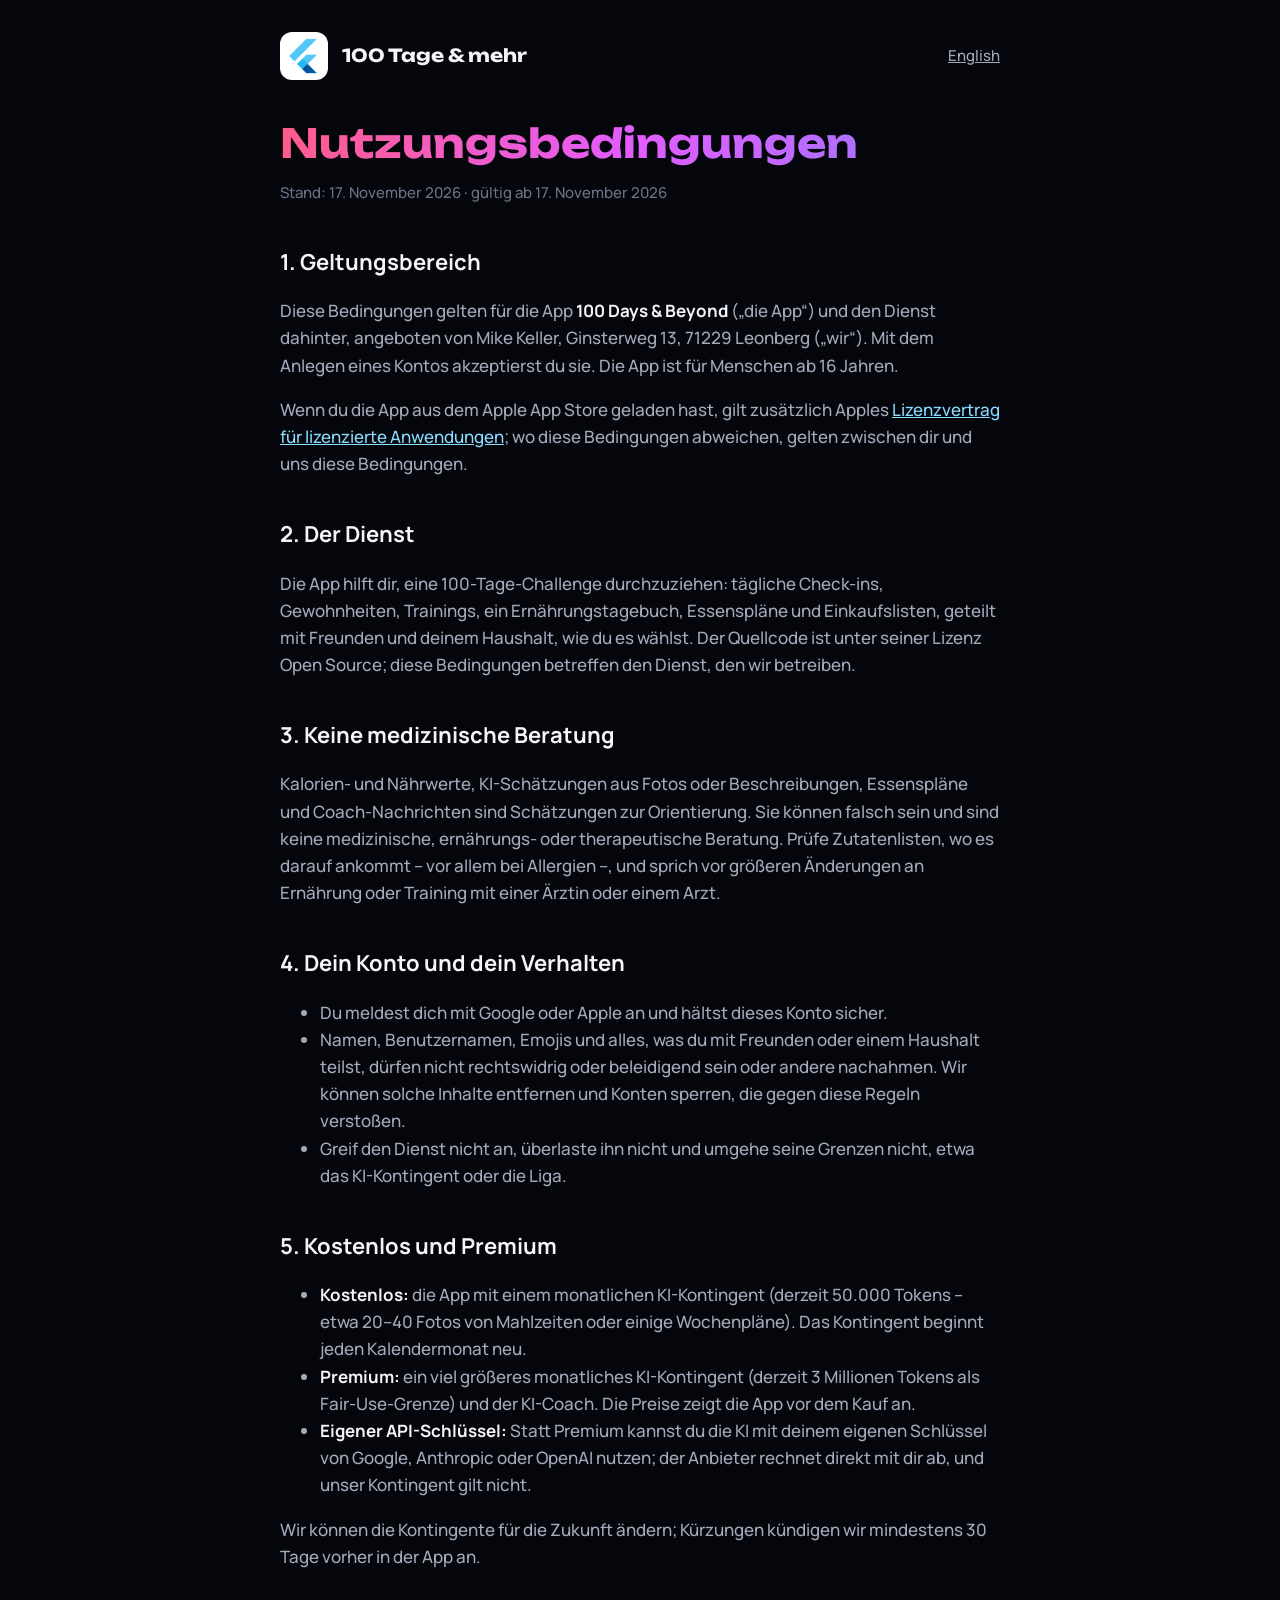
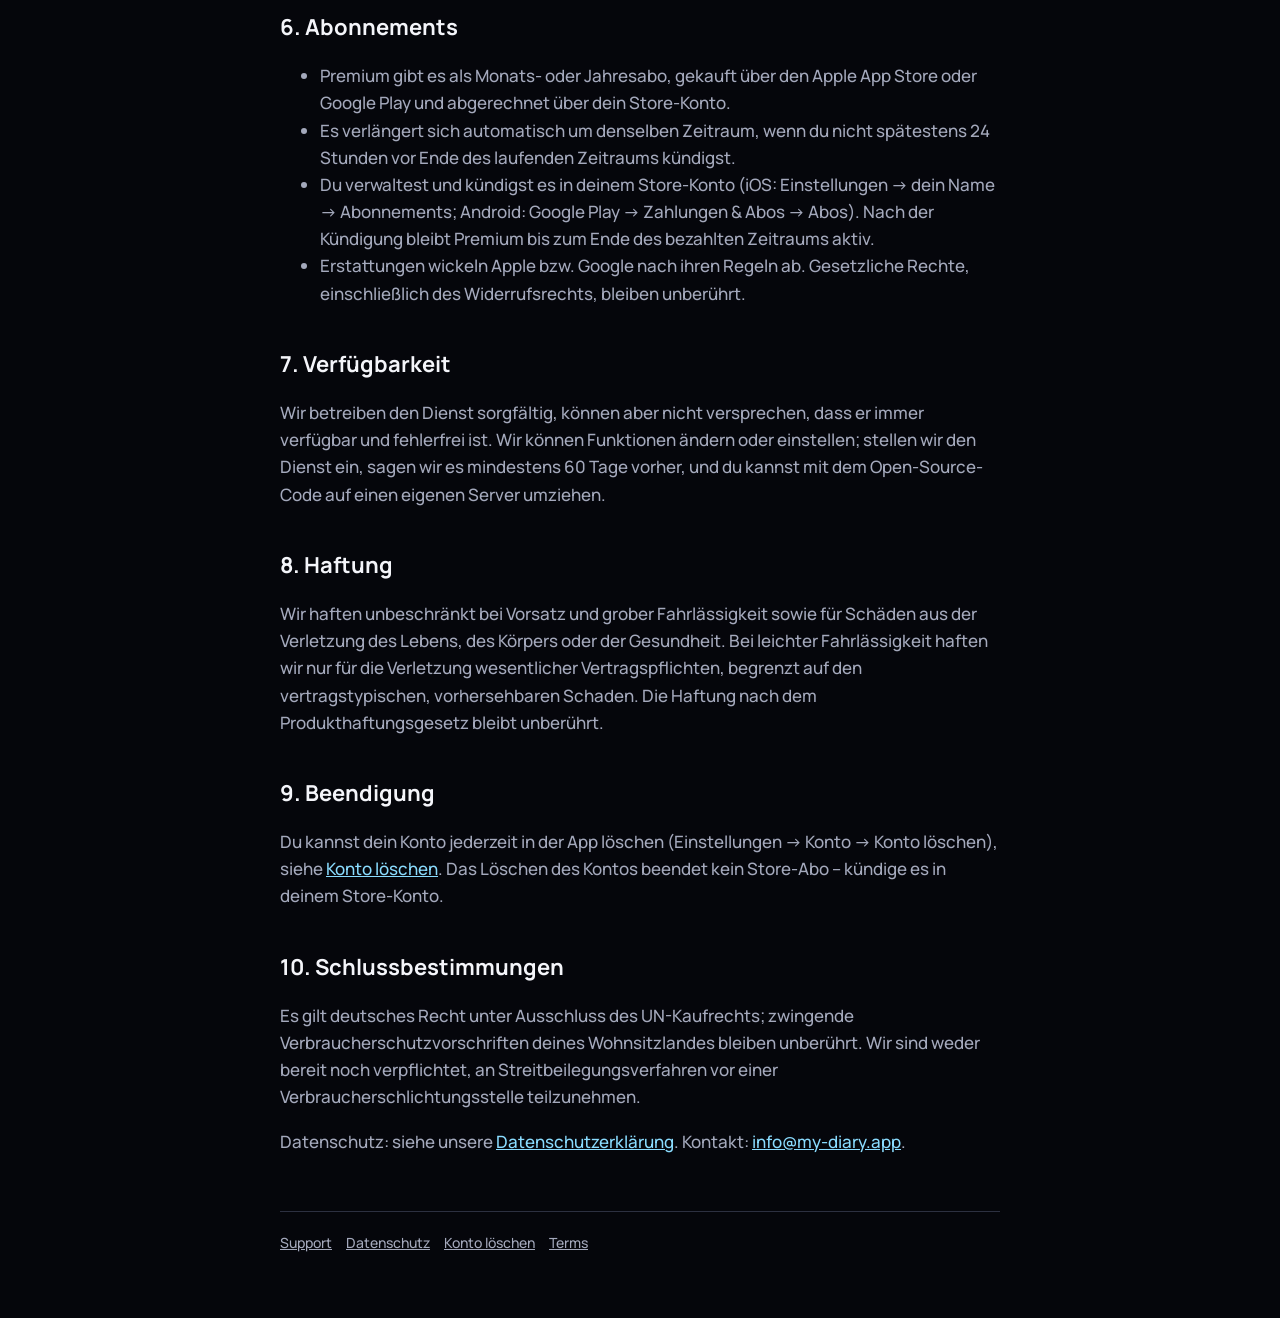
==== site/agb.html @ f3c51be0 "Website for the stores; empty households go with their last member The stores and Google's sign-in s" ====
<!doctype html>
<html lang="de">
<head>
<meta charset="utf-8">
<meta name="viewport" content="width=device-width, initial-scale=1">
<title>Nutzungsbedingungen – 100 Tage &amp; mehr</title>
<meta name="description" content="Die Bedingungen für die Nutzung von 100 Days &amp; Beyond und das Premium-Abo.">
<link rel="stylesheet" href="style.css">
<link rel="icon" href="img/icon-256.png">
<link rel="apple-touch-icon" href="img/apple-touch-icon.png">
<link rel="alternate" hreflang="en" href="terms.html">
</head>
<body>
<div class="wrap">
<header class="top">
  <img src="img/icon-256.png" alt="">
  <a class="brand" href="./">100 Tage &amp; mehr</a>
  <nav><a href="terms.html">English</a></nav>
</header>

<h1>Nutzungsbedingungen</h1>
<p class="meta">Stand: 17. November 2026 · gültig ab 17. November 2026</p>

<h2>1. Geltungsbereich</h2>
<p>Diese Bedingungen gelten für die App <strong>100 Days &amp; Beyond</strong> („die App“) und den Dienst dahinter, angeboten von Mike Keller, Ginsterweg 13, 71229 Leonberg („wir“). Mit dem Anlegen eines Kontos akzeptierst du sie. Die App ist für Menschen ab 16 Jahren.</p>
<p>Wenn du die App aus dem Apple App Store geladen hast, gilt zusätzlich Apples <a href="https://www.apple.com/legal/internet-services/itunes/dev/stdeula/">Lizenzvertrag für lizenzierte Anwendungen</a>; wo diese Bedingungen abweichen, gelten zwischen dir und uns diese Bedingungen.</p>

<h2>2. Der Dienst</h2>
<p>Die App hilft dir, eine 100-Tage-Challenge durchzuziehen: tägliche Check-ins, Gewohnheiten, Trainings, ein Ernährungstagebuch, Essenspläne und Einkaufslisten, geteilt mit Freunden und deinem Haushalt, wie du es wählst. Der Quellcode ist unter seiner Lizenz Open Source; diese Bedingungen betreffen den Dienst, den wir betreiben.</p>

<h2>3. Keine medizinische Beratung</h2>
<p>Kalorien- und Nährwerte, KI-Schätzungen aus Fotos oder Beschreibungen, Essenspläne und Coach-Nachrichten sind Schätzungen zur Orientierung. Sie können falsch sein und sind keine medizinische, ernährungs- oder therapeutische Beratung. Prüfe Zutatenlisten, wo es darauf ankommt – vor allem bei Allergien –, und sprich vor größeren Änderungen an Ernährung oder Training mit einer Ärztin oder einem Arzt.</p>

<h2>4. Dein Konto und dein Verhalten</h2>
<ul>
  <li>Du meldest dich mit Google oder Apple an und hältst dieses Konto sicher.</li>
  <li>Namen, Benutzernamen, Emojis und alles, was du mit Freunden oder einem Haushalt teilst, dürfen nicht rechtswidrig oder beleidigend sein oder andere nachahmen. Wir können solche Inhalte entfernen und Konten sperren, die gegen diese Regeln verstoßen.</li>
  <li>Greif den Dienst nicht an, überlaste ihn nicht und umgehe seine Grenzen nicht, etwa das KI-Kontingent oder die Liga.</li>
</ul>

<h2>5. Kostenlos und Premium</h2>
<ul>
  <li><strong>Kostenlos:</strong> die App mit einem monatlichen KI-Kontingent (derzeit 50.000 Tokens – etwa 20–40 Fotos von Mahlzeiten oder einige Wochenpläne). Das Kontingent beginnt jeden Kalendermonat neu.</li>
  <li><strong>Premium:</strong> ein viel größeres monatliches KI-Kontingent (derzeit 3 Millionen Tokens als Fair-Use-Grenze) und der KI-Coach. Die Preise zeigt die App vor dem Kauf an.</li>
  <li><strong>Eigener API-Schlüssel:</strong> Statt Premium kannst du die KI mit deinem eigenen Schlüssel von Google, Anthropic oder OpenAI nutzen; der Anbieter rechnet direkt mit dir ab, und unser Kontingent gilt nicht.</li>
</ul>
<p>Wir können die Kontingente für die Zukunft ändern; Kürzungen kündigen wir mindestens 30 Tage vorher in der App an.</p>

<h2>6. Abonnements</h2>
<ul>
  <li>Premium gibt es als Monats- oder Jahresabo, gekauft über den Apple App Store oder Google Play und abgerechnet über dein Store-Konto.</li>
  <li>Es verlängert sich automatisch um denselben Zeitraum, wenn du nicht spätestens 24 Stunden vor Ende des laufenden Zeitraums kündigst.</li>
  <li>Du verwaltest und kündigst es in deinem Store-Konto (iOS: Einstellungen → dein Name → Abonnements; Android: Google Play → Zahlungen &amp; Abos → Abos). Nach der Kündigung bleibt Premium bis zum Ende des bezahlten Zeitraums aktiv.</li>
  <li>Erstattungen wickeln Apple bzw. Google nach ihren Regeln ab. Gesetzliche Rechte, einschließlich des Widerrufsrechts, bleiben unberührt.</li>
</ul>

<h2>7. Verfügbarkeit</h2>
<p>Wir betreiben den Dienst sorgfältig, können aber nicht versprechen, dass er immer verfügbar und fehlerfrei ist. Wir können Funktionen ändern oder einstellen; stellen wir den Dienst ein, sagen wir es mindestens 60 Tage vorher, und du kannst mit dem Open-Source-Code auf einen eigenen Server umziehen.</p>

<h2>8. Haftung</h2>
<p>Wir haften unbeschränkt bei Vorsatz und grober Fahrlässigkeit sowie für Schäden aus der Verletzung des Lebens, des Körpers oder der Gesundheit. Bei leichter Fahrlässigkeit haften wir nur für die Verletzung wesentlicher Vertragspflichten, begrenzt auf den vertragstypischen, vorhersehbaren Schaden. Die Haftung nach dem Produkthaftungsgesetz bleibt unberührt.</p>

<h2>9. Beendigung</h2>
<p>Du kannst dein Konto jederzeit in der App löschen (Einstellungen → Konto → Konto löschen), siehe <a href="delete-account.html">Konto löschen</a>. Das Löschen des Kontos beendet kein Store-Abo – kündige es in deinem Store-Konto.</p>

<h2>10. Schlussbestimmungen</h2>
<p>Es gilt deutsches Recht unter Ausschluss des UN-Kaufrechts; zwingende Verbraucherschutzvorschriften deines Wohnsitzlandes bleiben unberührt. Wir sind weder bereit noch verpflichtet, an Streitbeilegungsverfahren vor einer Verbraucherschlichtungsstelle teilzunehmen.</p>
<p>Datenschutz: siehe unsere <a href="datenschutz.html">Datenschutzerklärung</a>. Kontakt: <a href="mailto:info@my-diary.app">info@my-diary.app</a>.</p>

<footer>
  <a href="./">Support</a><a href="datenschutz.html">Datenschutz</a><a href="delete-account.html">Konto löschen</a><a href="terms.html">Terms</a>
</footer>
</div>
</body>
</html>
---- site/style.css ----
/* The website of 100 Days & Beyond: support, privacy, terms, account
   deletion. Static, no scripts, no cookies, no third-party requests —
   the fonts are served from here. */

@font-face {
  font-family: "Manrope";
  src: url("fonts/Manrope-Medium.ttf") format("truetype");
  font-weight: 500;
  font-display: swap;
}
@font-face {
  font-family: "Manrope";
  src: url("fonts/Manrope-Bold.ttf") format("truetype");
  font-weight: 700;
  font-display: swap;
}
@font-face {
  font-family: "Unbounded";
  src: url("fonts/Unbounded-Bold.ttf") format("truetype");
  font-weight: 700;
  font-display: swap;
}

:root {
  --ink: #05060b;
  --surface: #10121a;
  --outline: #2c3040;
  --text: #f4f5fa;
  --text-2: #a4a9bc;
  --text-3: #6c7186;
  --accent: #b4a7ff;
  --hot: #ff4d6d;
  --link: #8adcff;
  color-scheme: dark;
}

* { box-sizing: border-box; }

html { -webkit-text-size-adjust: 100%; }

body {
  margin: 0;
  background: var(--ink);
  color: var(--text);
  font: 500 17px/1.6 "Manrope", system-ui, -apple-system, "Segoe UI", sans-serif;
}

.wrap {
  max-width: 760px;
  margin: 0 auto;
  padding: 32px 20px 64px;
}

header.top {
  display: flex;
  align-items: center;
  gap: 14px;
  margin-bottom: 40px;
}
header.top img { width: 48px; height: 48px; border-radius: 12px; }
header.top a.brand {
  font: 700 18px/1.2 "Unbounded", "Manrope", sans-serif;
  color: var(--text);
  text-decoration: none;
}
header.top nav { margin-left: auto; font-size: 15px; }
header.top nav a { color: var(--text-2); margin-left: 14px; }

h1 {
  font: 700 clamp(28px, 6vw, 40px)/1.15 "Unbounded", "Manrope", sans-serif;
  margin: 0 0 12px;
  background: linear-gradient(90deg, #ff5c8a, #e25cff 50%, #8f7cff);
  -webkit-background-clip: text;
  background-clip: text;
  color: transparent;
}
h2 { font-size: 22px; margin: 40px 0 8px; }
h3 { font-size: 18px; margin: 28px 0 6px; color: var(--text); }
p, li { color: var(--text-2); }
strong { color: var(--text); }
a { color: var(--link); }
.meta { color: var(--text-3); font-size: 15px; }
.lead { font-size: 19px; color: var(--text); }

address {
  font-style: normal;
  background: var(--surface);
  border: 1px solid var(--outline);
  border-radius: 14px;
  padding: 16px 18px;
  color: var(--text);
}

table {
  width: 100%;
  border-collapse: collapse;
  margin: 12px 0;
  font-size: 15px;
}
th, td {
  text-align: left;
  vertical-align: top;
  padding: 10px 8px;
  border-bottom: 1px solid var(--outline);
  color: var(--text-2);
}
th { color: var(--text); font-weight: 700; }
.table-scroll { overflow-x: auto; }

.cards { display: grid; gap: 14px; grid-template-columns: repeat(auto-fit, minmax(220px, 1fr)); margin: 24px 0; }
.card {
  background: var(--surface);
  border: 1px solid var(--outline);
  border-radius: 16px;
  padding: 18px;
}
.card h3 { margin-top: 0; }
.card p { margin-bottom: 0; }

footer {
  margin-top: 56px;
  padding-top: 20px;
  border-top: 1px solid var(--outline);
  font-size: 14px;
  color: var(--text-3);
}
footer a { color: var(--text-2); margin-right: 14px; }
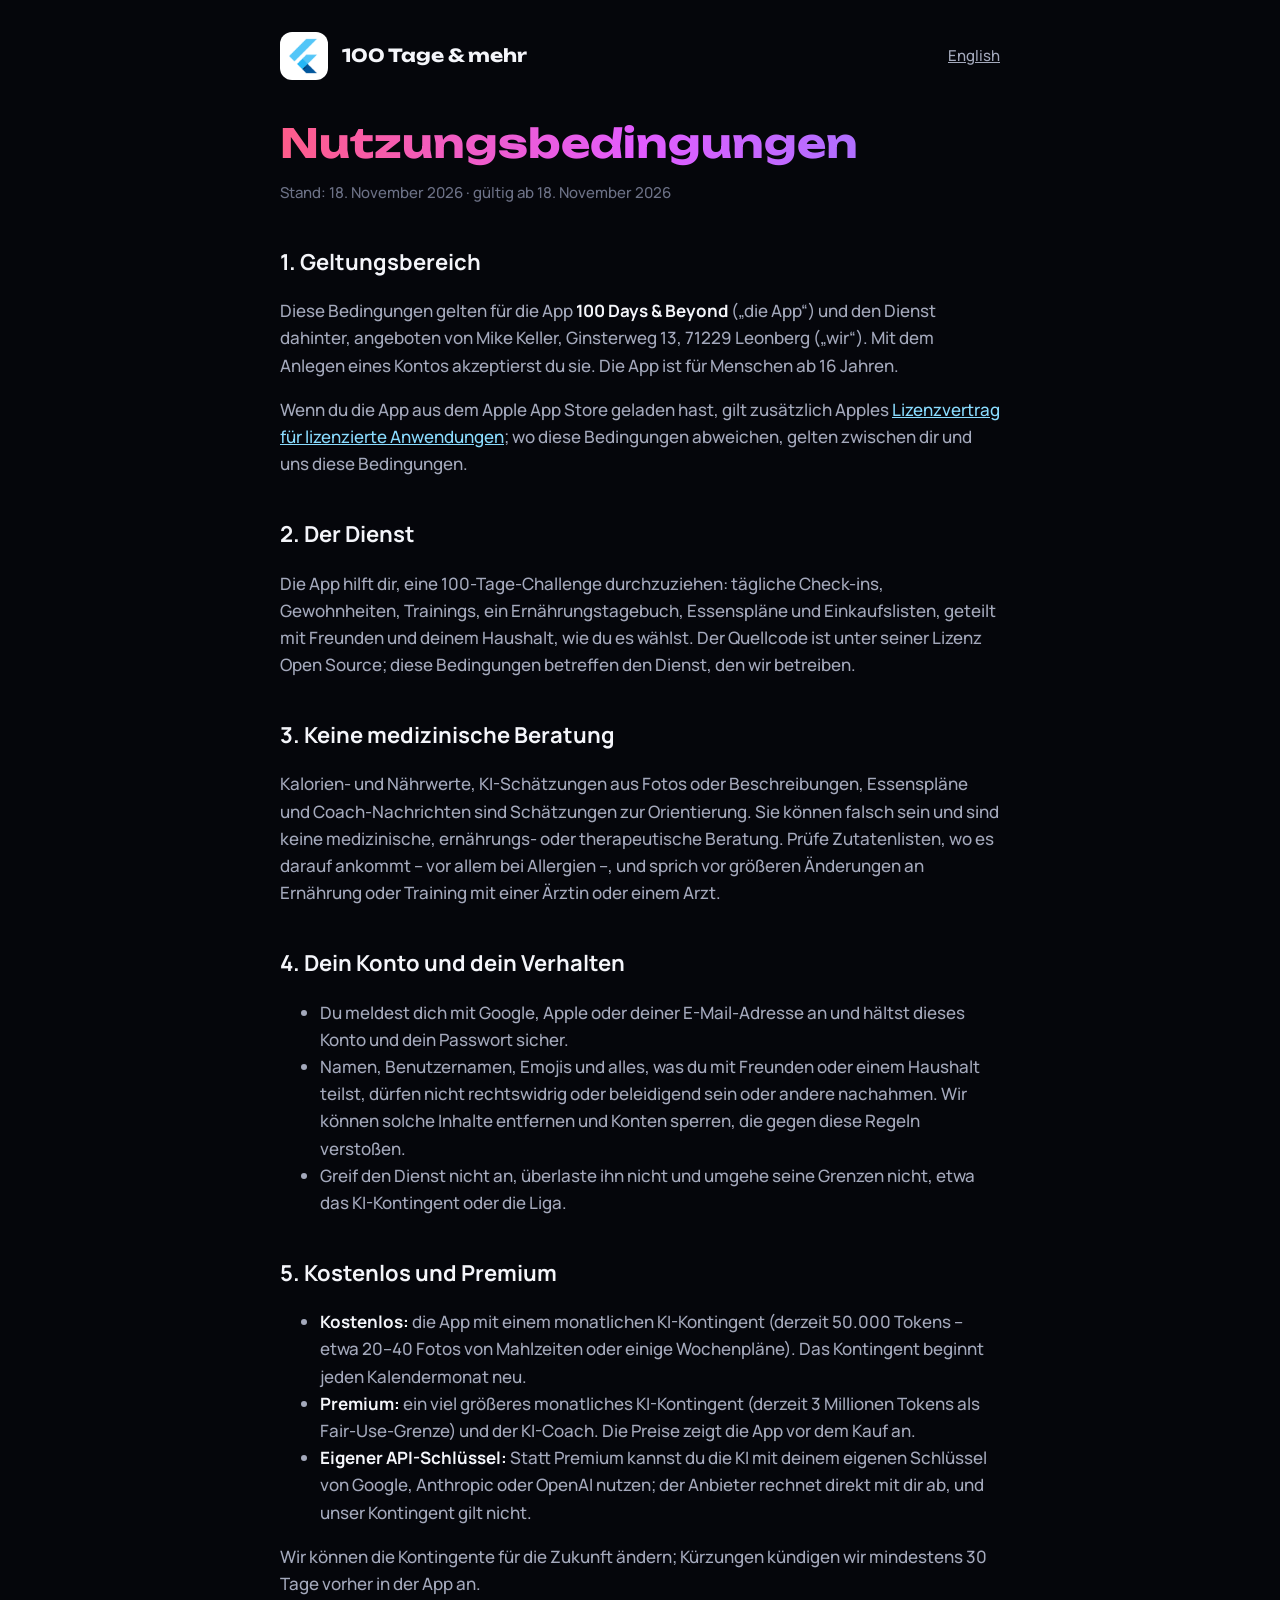
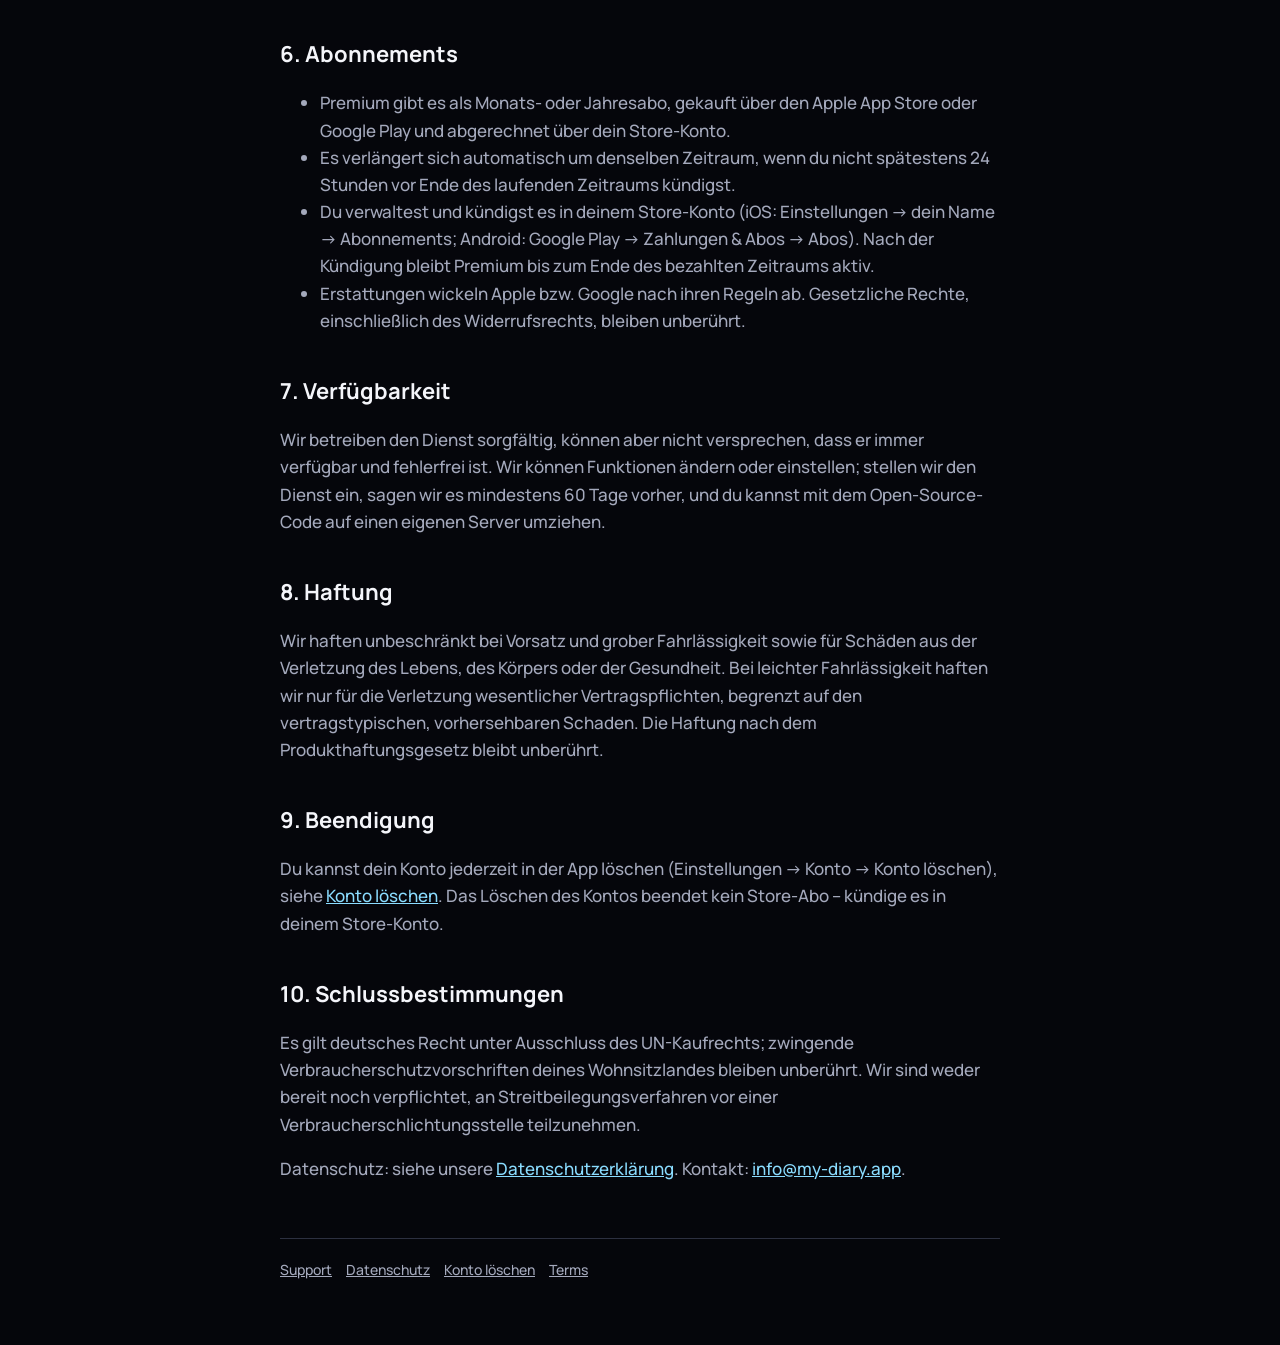
==== commit 62dc1ae4: "Login: register with e-mail and password The e-mail sheet on the first screen ("Continue with email"" ====
--- a/site/agb.html
+++ b/site/agb.html
@@ -19,7 +19,7 @@
 </header>
 
 <h1>Nutzungsbedingungen</h1>
-<p class="meta">Stand: 17. November 2026 · gültig ab 17. November 2026</p>
+<p class="meta">Stand: 18. November 2026 · gültig ab 18. November 2026</p>
 
 <h2>1. Geltungsbereich</h2>
 <p>Diese Bedingungen gelten für die App <strong>100 Days &amp; Beyond</strong> („die App“) und den Dienst dahinter, angeboten von Mike Keller, Ginsterweg 13, 71229 Leonberg („wir“). Mit dem Anlegen eines Kontos akzeptierst du sie. Die App ist für Menschen ab 16 Jahren.</p>
@@ -33,7 +33,7 @@
 
 <h2>4. Dein Konto und dein Verhalten</h2>
 <ul>
-  <li>Du meldest dich mit Google oder Apple an und hältst dieses Konto sicher.</li>
+  <li>Du meldest dich mit Google, Apple oder deiner E-Mail-Adresse an und hältst dieses Konto und dein Passwort sicher.</li>
   <li>Namen, Benutzernamen, Emojis und alles, was du mit Freunden oder einem Haushalt teilst, dürfen nicht rechtswidrig oder beleidigend sein oder andere nachahmen. Wir können solche Inhalte entfernen und Konten sperren, die gegen diese Regeln verstoßen.</li>
   <li>Greif den Dienst nicht an, überlaste ihn nicht und umgehe seine Grenzen nicht, etwa das KI-Kontingent oder die Liga.</li>
 </ul>
